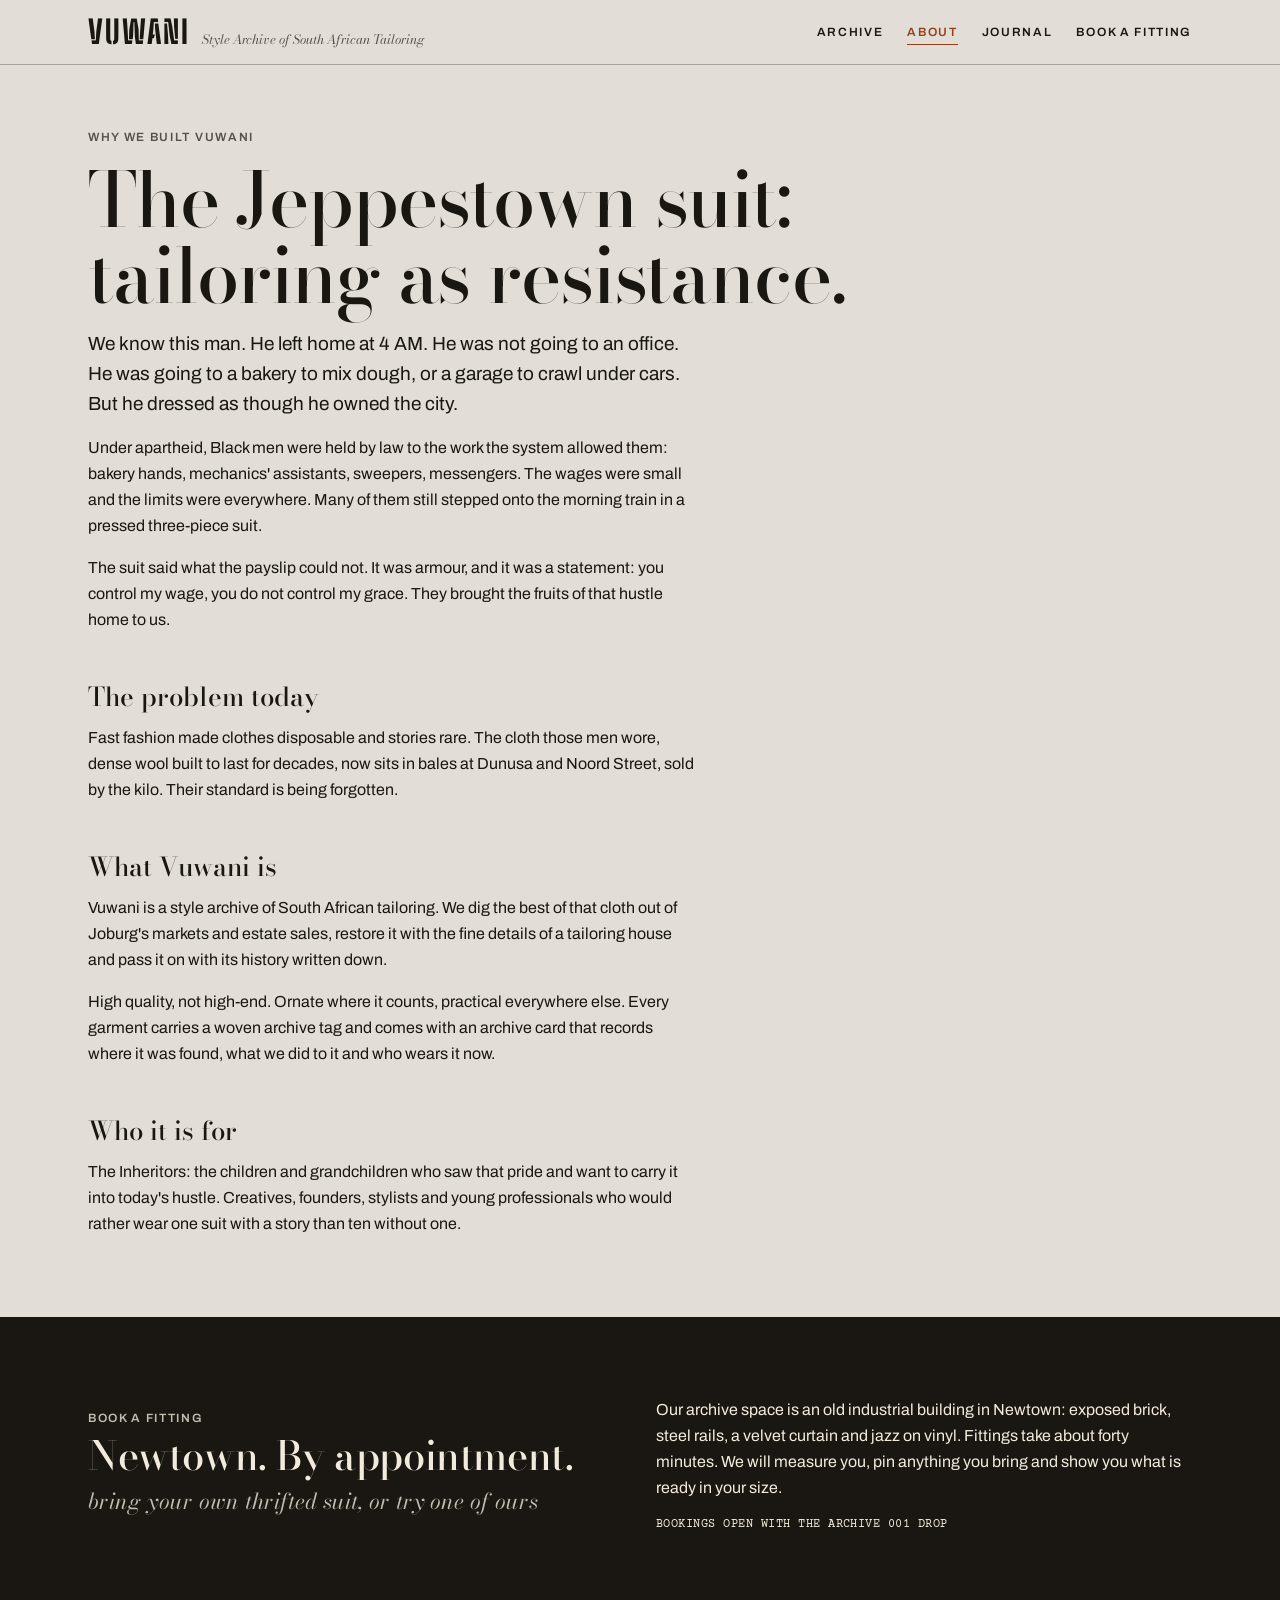
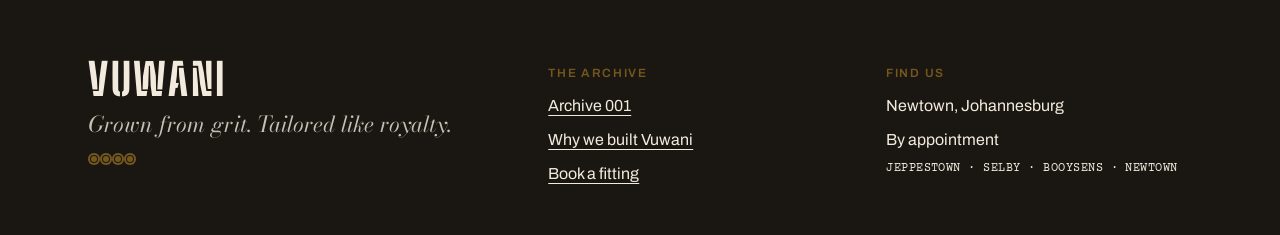
==== about.html @ d2b425c8 "Add Vuwani brand system and first version of the archive site Brand folder with guidelines PDF, toke" ====
<!doctype html>
<html lang="en-ZA">
<head>
<meta charset="utf-8">
<meta name="viewport" content="width=device-width, initial-scale=1, viewport-fit=cover">
<title>About · Vuwani</title>
<meta name="description" content="Why we built Vuwani: tailoring as dignity, from the men who went before to the Inheritors.">
<link rel="preconnect" href="https://fonts.googleapis.com">
<link rel="preconnect" href="https://fonts.gstatic.com" crossorigin>
<link rel="stylesheet" href="https://fonts.googleapis.com/css2?family=Archivo:wght@400;500;600&family=Big+Shoulders+Stencil+Display:wght@700;800&family=Bodoni+Moda:ital,opsz,wght@0,6..96,400..700;1,6..96,400..700&family=Courier+Prime:ital,wght@0,400;0,700;1,400&display=swap">
<link rel="stylesheet" href="brand/tokens.css">
<link rel="stylesheet" href="brand/components.css">
<link rel="stylesheet" href="assets/css/site.css">
<link rel="icon" href="brand/logos/vuwani-wordmark-coal-transparent.png">
</head>
<body>
<header class="site-head">
  <div class="wrap">
    <a class="brand-link" href="index.html"><b>VUWANI</b><span>Style Archive of South African Tailoring</span></a>
    <nav class="site-nav" aria-label="Main"><a href="archive.html">Archive</a><a href="about.html" aria-current="page">About</a><a href="https://substack.com">Journal</a><a href="about.html#fitting">Book a fitting</a></nav>
  </div>
</header>
<main>
  <section class="wrap section">
    <p class="eyebrow">Why we built Vuwani</p>
    <h1 class="hero-line" style="max-width:14em">The Jeppestown suit: tailoring as resistance.</h1>
    <div class="prose">
      <p class="lead">We know this man. He left home at 4 AM. He was not going to an office. He was going to a bakery to mix dough, or a garage to crawl under cars. But he dressed as though he owned the city.</p>
      <p>Under apartheid, Black men were held by law to the work the system allowed them: bakery hands, mechanics' assistants, sweepers, messengers. The wages were small and the limits were everywhere. Many of them still stepped onto the morning train in a pressed three-piece suit.</p>
      <p>The suit said what the payslip could not. It was armour, and it was a statement: you control my wage, you do not control my grace. They brought the fruits of that hustle home to us.</p>
      <h2>The problem today</h2>
      <p>Fast fashion made clothes disposable and stories rare. The cloth those men wore, dense wool built to last for decades, now sits in bales at Dunusa and Noord Street, sold by the kilo. Their standard is being forgotten.</p>
      <h2>What Vuwani is</h2>
      <p>Vuwani is a style archive of South African tailoring. We dig the best of that cloth out of Joburg's markets and estate sales, restore it with the fine details of a tailoring house and pass it on with its history written down.</p>
      <p>High quality, not high-end. Ornate where it counts, practical everywhere else. Every garment carries a woven archive tag and comes with an archive card that records where it was found, what we did to it and who wears it now.</p>
      <h2>Who it is for</h2>
      <p>The Inheritors: the children and grandchildren who saw that pride and want to carry it into today's hustle. Creatives, founders, stylists and young professionals who would rather wear one suit with a story than ten without one.</p>
    </div>
  </section>
  <section class="band" id="fitting">
    <div class="wrap section inheritors">
      <div>
        <p class="eyebrow">Book a fitting</p>
        <h2 class="title">Newtown. By appointment.</h2>
        <p class="flourish">bring your own thrifted suit, or try one of ours</p>
      </div>
      <div>
        <p>Our archive space is an old industrial building in Newtown: exposed brick, steel rails, a velvet curtain and jazz on vinyl. Fittings take about forty minutes. We will measure you, pin anything you bring and show you what is ready in your size.</p>
        <p class="note" style="color:var(--bone)">BOOKINGS OPEN WITH THE ARCHIVE 001 DROP</p>
      </div>
    </div>
  </section>
</main>
<footer class="site-foot">
  <div class="wrap">
    <div>
      <b>VUWANI</b>
      <p class="flourish" style="color:var(--bone)">Grown from grit. Tailored like royalty.</p>
      <p><span class="vw-cuff" aria-hidden="true"><i></i><i></i><i></i><i></i></span></p>
    </div>
    <div>
      <p class="eyebrow">The archive</p>
      <ul><li><a href="archive.html">Archive 001</a></li><li><a href="about.html">Why we built Vuwani</a></li><li><a href="about.html#fitting">Book a fitting</a></li></ul>
    </div>
    <div>
      <p class="eyebrow">Find us</p>
      <ul><li>Newtown, Johannesburg</li><li>By appointment</li><li class="note" style="color:var(--bone)">JEPPESTOWN · SELBY · BOOYSENS · NEWTOWN</li></ul>
    </div>
  </div>
</footer>
</body>
</html>
---- brand/tokens.css ----
/* Vuwani: generated from tokens.json by tools/build_tokens.py. Do not edit by hand. */
:root {
  --ground: #e2ded7;
  --slab: #cfcac2;
  --ink: #1a1612;
  --ink-muted: #57514a;
  --rule: #a9a298;
  --concrete: #8b857d;
  --coal: #1a1612;
  --bone: #f2ebdd;
  --rust: #963f1c;
  --on-rust: #f2ebdd;
  --brass: #8a6820;
  --lining: #24493a;
  --stamp: #9e2226;
  --paper: #f2ebdd;
  --paper-ink: #1a1612;
  --paper-muted: #57514a;
  --paper-accent: #963f1c;
  --focus: #1a1612;
  --shadow-paper: 0 1px 1px rgba(26,22,18,0.18), 0 10px 24px -12px rgba(26,22,18,0.45);
  --space-1: 4px;
  --space-2: 8px;
  --space-3: 12px;
  --space-4: 16px;
  --space-6: 24px;
  --space-8: 32px;
  --space-12: 48px;
  --space-16: 64px;
  --space-24: 96px;
  --radius-none: 0px;
  --radius-tag: 2px;
  --radius-button: 9999px;
  --stroke-hair: 1px;
  --stroke-stitch: 1.5px;
  --stroke-heavy: 3px;
  --font-display: "Bodoni Moda", "Didot", "Bodoni 72", Georgia, serif;
  --font-stencil: "Big Shoulders Stencil Display", "Impact", "Arial Narrow", sans-serif;
  --font-sans: "Archivo", "Helvetica Neue", Arial, sans-serif;
  --font-mono: "Courier Prime", "Courier New", Courier, monospace;
}
@media (prefers-color-scheme: dark) {
  :root:not([data-theme="light"]) {
  --ground: #13100d;
  --slab: #221d19;
  --ink: #ede5d6;
  --ink-muted: #a69d91;
  --rule: #4a423a;
  --concrete: #5f5952;
  --coal: #0c0a08;
  --bone: #f2ebdd;
  --rust: #d0703b;
  --on-rust: #13100d;
  --brass: #cfa64e;
  --lining: #6f9e86;
  --stamp: #e5675f;
  --paper: #ece3d2;
  --paper-ink: #1a1612;
  --paper-muted: #57514a;
  --paper-accent: #963f1c;
  --focus: #cfa64e;
  --shadow-paper: 0 1px 1px rgba(0,0,0,0.5), 0 12px 28px -12px rgba(0,0,0,0.8);
    color-scheme: dark;
  }
}
:root[data-theme="dark"] {
  --ground: #13100d;
  --slab: #221d19;
  --ink: #ede5d6;
  --ink-muted: #a69d91;
  --rule: #4a423a;
  --concrete: #5f5952;
  --coal: #0c0a08;
  --bone: #f2ebdd;
  --rust: #d0703b;
  --on-rust: #13100d;
  --brass: #cfa64e;
  --lining: #6f9e86;
  --stamp: #e5675f;
  --paper: #ece3d2;
  --paper-ink: #1a1612;
  --paper-muted: #57514a;
  --paper-accent: #963f1c;
  --focus: #cfa64e;
  --shadow-paper: 0 1px 1px rgba(0,0,0,0.5), 0 12px 28px -12px rgba(0,0,0,0.8);
  color-scheme: dark;
}
---- brand/components.css ----
/* Vuwani components. Every value comes from brand/tokens.css. */
body { margin: 0; background: var(--ground); color: var(--ink); font-family: var(--font-sans); font-size: 16px; line-height: 26px; }
.vw-stage { display: flex; flex-wrap: wrap; gap: var(--space-6); align-items: flex-start; padding: var(--space-6); }
.vw-eyebrow { font: 600 12px/16px var(--font-sans); letter-spacing: .14em; text-transform: uppercase; color: var(--ink-muted); }
.vw-record { font: 400 14px/20px var(--font-mono); }
.vw-record-sm { font: 400 12px/16px var(--font-mono); letter-spacing: .04em; }

/* Button */
.vw-btn { font: 600 14px/20px var(--font-sans); letter-spacing: .02em; padding: var(--space-3) var(--space-6); border-radius: var(--radius-none); border: var(--stroke-hair) solid var(--ink); background: transparent; color: var(--ink); cursor: pointer; display: inline-flex; gap: var(--space-2); align-items: center; }
.vw-btn-primary { background: var(--coal); color: var(--bone); border-color: var(--coal); box-shadow: inset 0 0 0 3px var(--coal), inset 0 0 0 4px var(--brass); }
.vw-btn-rust { background: var(--rust); color: var(--on-rust); border-color: var(--rust); }
.vw-btn-link { border-color: transparent; padding-inline: 0; color: var(--rust); text-decoration: underline; text-underline-offset: 4px; text-decoration-thickness: 1px; }
.vw-btn:hover { transform: translateY(-1px); }
.vw-btn:focus-visible { outline: 2px solid var(--focus); outline-offset: 2px; }
.vw-btn[disabled] { opacity: .45; cursor: not-allowed; transform: none; }

/* Pick-stitch rule */
.vw-stitch { height: 0; border: 0; border-top: var(--stroke-stitch) dashed var(--brass); margin: 0; border-image: repeating-linear-gradient(90deg, var(--brass) 0 6px, transparent 6px 11px) 1; }
.vw-double { border: 0; height: 4px; border-top: var(--stroke-hair) solid var(--brass); border-bottom: var(--stroke-hair) solid var(--brass); margin: 0; }
.vw-stitch-knot { display: flex; align-items: center; gap: var(--space-3); color: var(--brass); }
.vw-stitch-knot > .vw-stitch { flex: 1; }
.vw-stitch-knot > i { width: 7px; height: 7px; background: var(--brass); transform: rotate(45deg); flex: none; }

/* Cuff buttons */
.vw-cuff { display: inline-flex; }
.vw-cuff > i { width: 12px; height: 12px; border-radius: var(--radius-button); background: var(--brass); box-shadow: inset 0 0 0 2px var(--brass), inset 0 0 0 3px var(--ground); }

/* Archive tag */
.vw-tag { width: 220px; background: var(--paper); color: var(--paper-ink); border-radius: var(--radius-tag); box-shadow: var(--shadow-paper); border-top: var(--stroke-heavy) solid var(--paper-ink); padding: var(--space-4); display: grid; gap: var(--space-2); position: relative; }
.vw-tag::after { content: ""; position: absolute; inset: 6px; border: var(--stroke-stitch) dashed var(--paper-muted); pointer-events: none; opacity: .55; }
.vw-tag-brand { font: 800 26px/24px var(--font-stencil); letter-spacing: .06em; text-align: center; }
.vw-tag-sub { font: italic 400 12px/16px var(--font-display); text-align: center; color: var(--paper-muted); }
.vw-tag dl { margin: 0; display: grid; grid-template-columns: auto 1fr; gap: 2px var(--space-3); font: 400 12px/16px var(--font-mono); letter-spacing: .04em; }
.vw-tag dt { color: var(--paper-muted); }
.vw-tag dd { margin: 0; }
.vw-tag-no { font: 400 12px/16px var(--font-mono); text-align: center; color: var(--paper-accent); letter-spacing: .08em; }

/* Archive card */
.vw-card { width: 340px; max-width: 100%; background: var(--paper); color: var(--paper-ink); box-shadow: var(--shadow-paper); padding: var(--space-6); position: relative; }
.vw-card-head { display: flex; justify-content: space-between; align-items: baseline; padding-bottom: var(--space-2); border-bottom: 4px double var(--paper-ink); }
.vw-card-head b { font: 800 22px/22px var(--font-stencil); letter-spacing: .06em; }
.vw-card-title { font: 500 22px/28px var(--font-display); margin: var(--space-3) 0 var(--space-1); }
.vw-card-note { font: italic 400 15px/22px var(--font-display); color: var(--paper-muted); margin: 0 0 var(--space-3); }
.vw-card table { width: 100%; border-collapse: collapse; font: 400 13px/20px var(--font-mono); }
.vw-card th { text-align: left; font: 600 11px/16px var(--font-sans); letter-spacing: .14em; color: var(--paper-muted); border-bottom: var(--stroke-hair) solid var(--paper-muted); padding: var(--space-1) 0; }
.vw-card td { border-bottom: var(--stroke-hair) solid rgba(87,81,74,.35); padding: var(--space-1) 0; }
.vw-card td:first-child { color: var(--paper-accent); width: 96px; }
.vw-card .vw-stamp { position: absolute; right: var(--space-6); bottom: var(--space-8); transform: rotate(-9deg); }

/* Stamp */
.vw-stamp { display: inline-flex; flex-direction: column; align-items: center; font: 700 15px/16px var(--font-stencil); letter-spacing: .16em; text-transform: uppercase; color: var(--paper-accent); border: 2px solid currentColor; outline: var(--stroke-hair) solid currentColor; outline-offset: 2px; border-radius: var(--radius-tag); padding: var(--space-1) var(--space-2); }
.vw-stamp small { font: 400 10px/12px var(--font-mono); letter-spacing: .06em; }
.vw-stamp-sold { color: var(--stamp); }
.vw-stamp-ink { color: var(--ink); }
.vw-stamp-round { width: 76px; height: 76px; justify-content: center; border-radius: var(--radius-button); padding: 0; }
@media (prefers-reduced-motion: no-preference) { .vw-stamp-press { animation: vw-press 160ms ease-out; } }
@keyframes vw-press { from { transform: scale(1.08); opacity: 0; } to { transform: scale(1); opacity: 1; } }

/* Plate */
.vw-plate { margin: 0; width: 300px; max-width: 100%; }
.vw-plate-frame { position: relative; aspect-ratio: 4 / 5; max-width: 100%; background: var(--concrete); overflow: hidden; }
.vw-plate-frame img { width: 100%; height: 100%; object-fit: cover; display: block; filter: grayscale(.2) contrast(1.05); }
.vw-plate-bracket::before, .vw-plate-bracket::after { content: ""; position: absolute; width: 22px; height: 22px; border: var(--stroke-hair) solid var(--brass); z-index: 1; }
.vw-plate-bracket::before { top: 10px; left: 10px; border-right: 0; border-bottom: 0; }
.vw-plate-bracket::after { bottom: 10px; right: 10px; border-left: 0; border-top: 0; }
.vw-plate figcaption { display: flex; justify-content: space-between; gap: var(--space-3); padding-top: var(--space-2); font: 400 12px/16px var(--font-mono); letter-spacing: .04em; color: var(--ink-muted); }
.vw-plate figcaption b { color: var(--ink); font-weight: 400; }

/* Garment spec */
.vw-spec { max-width: 460px; }
.vw-spec h3 { font: 500 26px/32px var(--font-display); margin: var(--space-1) 0 0; }
.vw-spec .vw-flourish { font: italic 400 18px/26px var(--font-display); color: var(--ink-muted); margin: 0 0 var(--space-4); }
.vw-spec dl { margin: var(--space-4) 0; display: grid; grid-template-columns: 9em 1fr; }
.vw-spec dt, .vw-spec dd { margin: 0; padding: var(--space-2) 0; border-bottom: var(--stroke-hair) solid var(--rule); }
.vw-spec dt { font: 600 12px/20px var(--font-sans); letter-spacing: .14em; text-transform: uppercase; color: var(--ink-muted); }
.vw-spec dd { font: 400 14px/20px var(--font-mono); }
.vw-spec-price { display: flex; justify-content: space-between; align-items: center; gap: var(--space-4); flex-wrap: wrap; }
.vw-spec-price span { font: 400 22px/28px var(--font-mono); }

/* Lockup */
.vw-lockup { display: inline-grid; justify-items: center; gap: var(--space-2); color: var(--coal); }
.vw-lockup svg { display: block; width: 200px; height: 22px; overflow: visible; }
.vw-lockup svg path, .vw-lockup svg line { stroke: var(--brass); fill: none; stroke-width: var(--stroke-stitch); stroke-linecap: square; }
.vw-lockup-name { font: 800 88px/76px var(--font-stencil); letter-spacing: .04em; }
.vw-lockup-tag { font: italic 400 15px/20px var(--font-display); color: var(--ink-muted); }
.vw-lockup.on-coal { background: var(--coal); color: var(--bone); padding: var(--space-8) var(--space-12); }
.vw-lockup.on-coal .vw-lockup-tag { color: var(--bone); opacity: .8; }
.vw-lockup.on-paper { background: var(--paper); color: var(--paper-accent); padding: var(--space-8) var(--space-12); }
.vw-lockup.on-paper .vw-lockup-tag { color: var(--paper-muted); }
.vw-lockup.on-paper svg path, .vw-lockup.on-paper svg line { stroke: var(--paper-accent); }
---- assets/css/site.css ----
/* Vuwani Archive site. Colours, type and spacing come from brand/tokens.css. */
* { box-sizing: border-box; }
html { -webkit-text-size-adjust: 100%; }
body { margin: 0; background: var(--ground); color: var(--ink); font: 400 16px/26px var(--font-sans); }
img { max-width: 100%; display: block; }
a { color: var(--rust); text-underline-offset: 4px; text-decoration-thickness: 1px; }
a:focus-visible, button:focus-visible, input:focus-visible { outline: 2px solid var(--focus); outline-offset: 2px; }

.wrap { max-width: 1200px; margin: 0 auto; padding-left: max(var(--space-4), env(safe-area-inset-left, 0px)); padding-right: max(var(--space-4), env(safe-area-inset-right, 0px)); }
@media (min-width: 720px) { .wrap { padding-left: var(--space-12); padding-right: var(--space-12); } }

/* Header */
.site-head { border-bottom: var(--stroke-hair) solid var(--rule); }
.site-head .wrap { display: flex; align-items: center; justify-content: space-between; gap: var(--space-6); padding-block: var(--space-4); flex-wrap: wrap; }
.brand-link { color: var(--ink); text-decoration: none; display: inline-flex; align-items: baseline; gap: var(--space-3); }
.brand-link b { font: 800 32px/1 var(--font-stencil); letter-spacing: .06em; }
.brand-link span { font: italic 400 13px/1 var(--font-display); color: var(--ink-muted); }
@media (max-width: 560px) { .brand-link span { display: none; } }
.site-nav { display: flex; gap: var(--space-6); flex-wrap: wrap; }
.site-nav a { font: 600 12px/16px var(--font-sans); letter-spacing: .14em; text-transform: uppercase; color: var(--ink); text-decoration: none; padding-block: var(--space-1); border-bottom: var(--stroke-hair) solid transparent; }
.site-nav a:hover, .site-nav a[aria-current="page"] { border-bottom-color: var(--rust); color: var(--rust); }

/* Type */
.eyebrow { font: 600 12px/16px var(--font-sans); letter-spacing: .14em; text-transform: uppercase; color: var(--ink-muted); margin: 0; }
.hero-line { font: 500 clamp(40px, 7vw, 76px)/1 var(--font-display); letter-spacing: -.015em; margin: var(--space-4) 0; text-wrap: balance; }
.title { font: 500 clamp(30px, 4.4vw, 40px)/1.1 var(--font-display); letter-spacing: -.01em; margin: var(--space-2) 0; text-wrap: balance; }
.heading { font: 500 26px/32px var(--font-display); margin: 0 0 var(--space-2); text-wrap: balance; }
.flourish { font: italic 400 22px/30px var(--font-display); color: var(--ink-muted); margin: 0; }
.lead { font-size: 19px; line-height: 30px; max-width: 34em; }
.prose { max-width: 38em; }
.prose p { margin: 0 0 var(--space-4); }
.prose h2 { font: 500 26px/32px var(--font-display); margin: var(--space-12) 0 var(--space-3); }
.stencil { font: 700 18px/20px var(--font-stencil); letter-spacing: .12em; text-transform: uppercase; }
.muted { color: var(--ink-muted); }

/* Sections */
.section { padding-block: var(--space-12); }
@media (min-width: 720px) { .section { padding-block: var(--space-16); } }
.section + .section { border-top: var(--stroke-hair) solid var(--rule); }
.section-head { display: flex; justify-content: space-between; align-items: end; gap: var(--space-4); flex-wrap: wrap; margin-bottom: var(--space-8); }
.band { background: var(--coal); color: var(--bone); }
.band .eyebrow, .band .flourish, .band .muted { color: var(--bone); opacity: .78; }
.band a { color: var(--brass); }

/* Hero */
.hero { display: grid; gap: var(--space-8); align-items: center; padding-block: var(--space-12) var(--space-16); }
@media (min-width: 900px) { .hero { grid-template-columns: 1.1fr .9fr; gap: var(--space-16); } }
.hero-actions { display: flex; gap: var(--space-3); flex-wrap: wrap; margin-top: var(--space-6); }

/* The skyline composition used where a photograph will go */
.skyline { position: relative; aspect-ratio: 4 / 5; max-width: 100%; overflow: hidden; background: var(--slab); }
.skyline i { position: absolute; bottom: 0; display: block; }
.skyline .sk-stone { left: 4%; width: 30%; height: 62%; background: var(--concrete); }
.skyline .sk-rust { left: 34%; width: 22%; height: 46%; background: var(--rust); }
.skyline .sk-suit { right: 0; width: 42%; height: 100%; background: repeating-linear-gradient(90deg, var(--coal) 0 22px, var(--concrete) 22px 23px); }
.skyline .sk-tag { right: 14%; bottom: 36%; width: 20%; height: 12%; background: var(--paper); border-radius: var(--radius-tag); }
.skyline .sk-cuff { right: 6%; bottom: 6%; width: auto; height: auto; }
[data-theme="dark"] .skyline .sk-suit { background: repeating-linear-gradient(90deg, var(--concrete) 0 22px, var(--coal) 22px 23px); }
@media (prefers-color-scheme: dark) { :root:not([data-theme="light"]) .skyline .sk-suit { background: repeating-linear-gradient(90deg, var(--concrete) 0 22px, var(--coal) 22px 23px); } }

/* Grit and grace */
.pair { display: grid; gap: var(--space-8); }
@media (min-width: 720px) { .pair { grid-template-columns: 1fr 1fr; gap: var(--space-16); } }
.pair .stencil { color: var(--rust); display: block; margin-bottom: var(--space-2); }
.quote { font: italic 400 clamp(24px, 3.4vw, 34px)/1.25 var(--font-display); margin: 0; padding-block: var(--space-6); border-top: 4px double var(--brass); border-bottom: 4px double var(--brass); text-wrap: balance; }

/* Garment grid */
.grid { display: grid; gap: var(--space-8) var(--space-6); grid-template-columns: repeat(auto-fill, minmax(240px, 1fr)); }
.item { color: inherit; text-decoration: none; display: grid; gap: var(--space-2); }
.item .vw-plate { width: 100%; }
.item .vw-plate-frame { transition: transform 160ms ease-out; }
.item:hover .vw-plate-frame { transform: translateY(-2px); }
.item-name { font: 500 20px/26px var(--font-display); margin: var(--space-1) 0 0; }
.item-meta { display: flex; justify-content: space-between; gap: var(--space-3); font: 400 14px/20px var(--font-mono); color: var(--ink-muted); }
.item-meta b { font-weight: 400; color: var(--ink); }
.item .vw-stamp { justify-self: start; }
.plate-fill { position: absolute; inset: 0; display: grid; place-items: center; text-align: center; padding: var(--space-4); font: 400 12px/16px var(--font-mono); letter-spacing: .04em; color: var(--bone); }
.plate-fill.cloth { background: repeating-linear-gradient(90deg, var(--cloth, var(--coal)) 0 18px, rgba(242,235,221,.28) 18px 19px); }

/* Filters */
.filters { display: flex; gap: var(--space-2); flex-wrap: wrap; }
.chip { font: 600 12px/16px var(--font-sans); letter-spacing: .12em; text-transform: uppercase; padding: var(--space-2) var(--space-3); border: var(--stroke-hair) solid var(--ink); background: transparent; color: var(--ink); cursor: pointer; border-radius: var(--radius-none); }
.chip[aria-pressed="true"] { background: var(--coal); color: var(--bone); border-color: var(--coal); }

/* Restoration steps */
.steps { list-style: none; margin: 0; padding: 0; display: grid; gap: var(--space-6); grid-template-columns: repeat(auto-fit, minmax(200px, 1fr)); counter-reset: step; }
.steps li { counter-increment: step; border-top: var(--stroke-stitch) dashed var(--brass); padding-top: var(--space-4); }
.steps li::before { content: counter(step, upper-roman); font: 800 34px/1 var(--font-stencil); color: var(--rust); display: block; margin-bottom: var(--space-2); }
.steps h3 { font: 500 22px/28px var(--font-display); margin: 0 0 var(--space-1); }
.steps p { margin: 0; color: var(--ink-muted); }

/* Garment page */
.garment { display: grid; gap: var(--space-12); padding-block: var(--space-12); }
@media (min-width: 900px) { .garment { grid-template-columns: 1.15fr .85fr; gap: var(--space-16); align-items: start; } }
.gallery { display: grid; gap: var(--space-4); grid-template-columns: 1fr 1fr; }
.gallery .vw-plate { width: 100%; }
.gallery .vw-plate:first-child { grid-column: 1 / -1; }
.provenance { display: flex; gap: var(--space-6); flex-wrap: wrap; align-items: flex-start; margin-top: var(--space-8); }
.vw-spec { max-width: none; }
.vw-spec dl { grid-template-columns: minmax(7em, 9em) 1fr; }
.back-link { font: 600 12px/16px var(--font-sans); letter-spacing: .14em; text-transform: uppercase; text-decoration: none; }
.note { font: 400 12px/16px var(--font-mono); letter-spacing: .04em; color: var(--ink-muted); }

/* Inheritors */
.inheritors { display: grid; gap: var(--space-8); align-items: center; }
@media (min-width: 900px) { .inheritors { grid-template-columns: 1fr 1fr; } }

/* Footer */
.site-foot { background: var(--coal); color: var(--bone); padding-block: var(--space-12); }
.site-foot .wrap { display: grid; gap: var(--space-8); }
@media (min-width: 720px) { .site-foot .wrap { grid-template-columns: 1.4fr 1fr 1fr; } }
.site-foot b { font: 800 44px/1 var(--font-stencil); letter-spacing: .06em; display: block; }
.site-foot p { margin: var(--space-2) 0 0; opacity: .8; }
.site-foot a { color: var(--bone); }
.site-foot ul { list-style: none; margin: 0; padding: 0; display: grid; gap: var(--space-2); }
.site-foot .eyebrow { color: var(--brass); margin-bottom: var(--space-3); }
.site-foot .vw-cuff > i { box-shadow: inset 0 0 0 2px var(--brass), inset 0 0 0 3px var(--coal); }

@media (prefers-reduced-motion: reduce) { * { transition: none !important; animation: none !important; } }

/* Fixes to brand components in site context */
a.vw-btn:not(.vw-btn-link) { text-decoration: none; }
.vw-card { padding-bottom: var(--space-16); }
.vw-card .vw-stamp { bottom: var(--space-4); }
#featured { grid-template-columns: repeat(auto-fill, minmax(260px, 1fr)); }
@media (min-width: 900px) { #featured { grid-template-columns: repeat(3, 1fr); } }
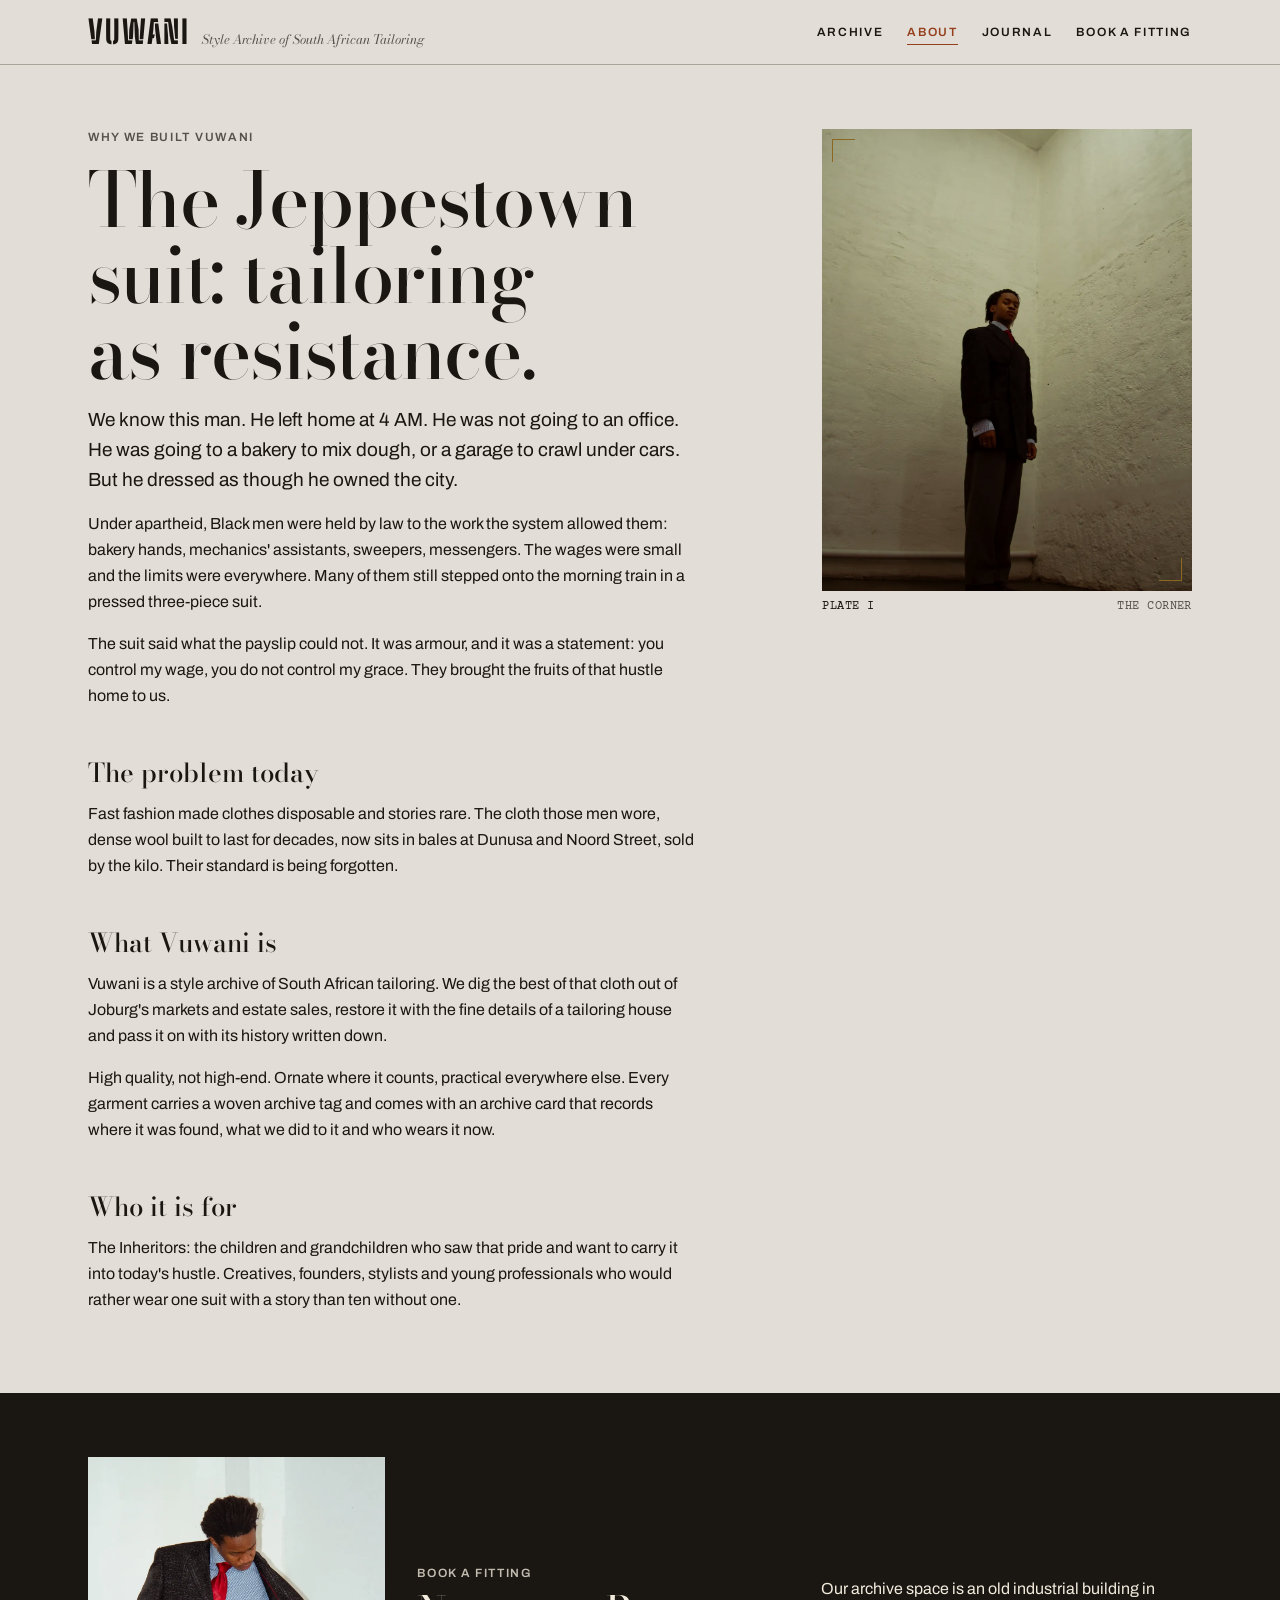
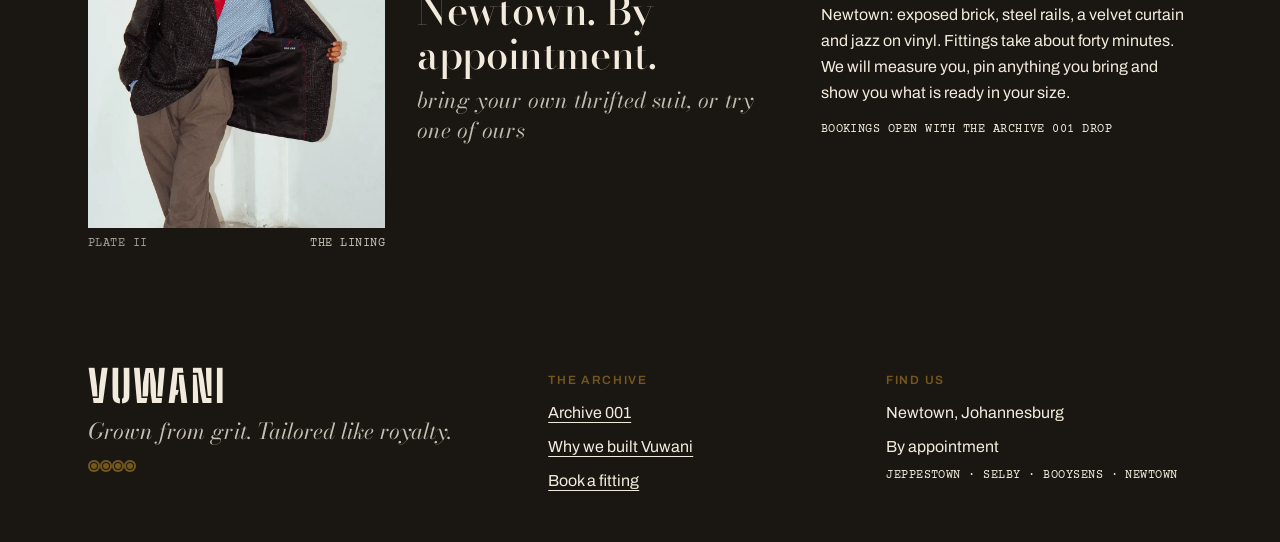
==== commit e873c6b2: "Use the campaign photographs across the site Home hero, grit and grace, Inheritors, about page and a" ====
--- a/about.html
+++ b/about.html
@@ -21,7 +21,8 @@
   </div>
 </header>
 <main>
-  <section class="wrap section">
+  <section class="wrap section about-grid">
+    <div>
     <p class="eyebrow">Why we built Vuwani</p>
     <h1 class="hero-line" style="max-width:14em">The Jeppestown suit: tailoring as resistance.</h1>
     <div class="prose">
@@ -36,9 +37,12 @@
       <h2>Who it is for</h2>
       <p>The Inheritors: the children and grandchildren who saw that pride and want to carry it into today's hustle. Creatives, founders, stylists and young professionals who would rather wear one suit with a story than ten without one.</p>
     </div>
+    </div>
+    <figure class="vw-plate about-photo"><div class="vw-plate-frame vw-plate-bracket photo"><img src="assets/img/site/about-hero.webp" alt="Standing alone in a dark suit in the corner of a whitewashed room" fetchpriority="high"></div><figcaption><b>PLATE I</b><span>THE CORNER</span></figcaption></figure>
   </section>
   <section class="band" id="fitting">
     <div class="wrap section inheritors">
+      <figure class="vw-plate photo-pair"><div class="vw-plate-frame photo"><img src="assets/img/site/fitting.webp" alt="Holding a textured black jacket open to show its lining" loading="lazy"></div><figcaption><b>PLATE II</b><span>THE LINING</span></figcaption></figure>
       <div>
         <p class="eyebrow">Book a fitting</p>
         <h2 class="title">Newtown. By appointment.</h2>
--- a/assets/css/site.css
+++ b/assets/css/site.css
@@ -124,3 +124,15 @@
 .vw-card .vw-stamp { bottom: var(--space-4); }
 #featured { grid-template-columns: repeat(auto-fill, minmax(260px, 1fr)); }
 @media (min-width: 900px) { #featured { grid-template-columns: repeat(3, 1fr); } }
+
+/* Photographs */
+.vw-plate-frame.photo img { width: 100%; height: 100%; object-fit: cover; filter: grayscale(.08) contrast(1.03); }
+.vw-plate-frame.square { aspect-ratio: 1 / 1; }
+.photo-pair { width: 100%; margin-bottom: var(--space-6); }
+.hero .vw-plate { width: 100%; }
+.about-grid { display: grid; gap: var(--space-12); align-items: start; }
+@media (min-width: 960px) { .about-grid { grid-template-columns: 1.3fr .7fr; } .about-photo { position: sticky; top: var(--space-8); } }
+.about-photo { width: 100%; }
+.band .vw-plate figcaption, .band .vw-plate figcaption b { color: var(--bone); opacity: .8; }
+.gallery .vw-plate:nth-child(2):last-child { grid-column: 1 / -1; }
+@media (min-width: 900px) { .inheritors:has(> figure) { grid-template-columns: .8fr 1fr 1fr; align-items: center; } .inheritors > figure { margin-bottom: 0; } }
